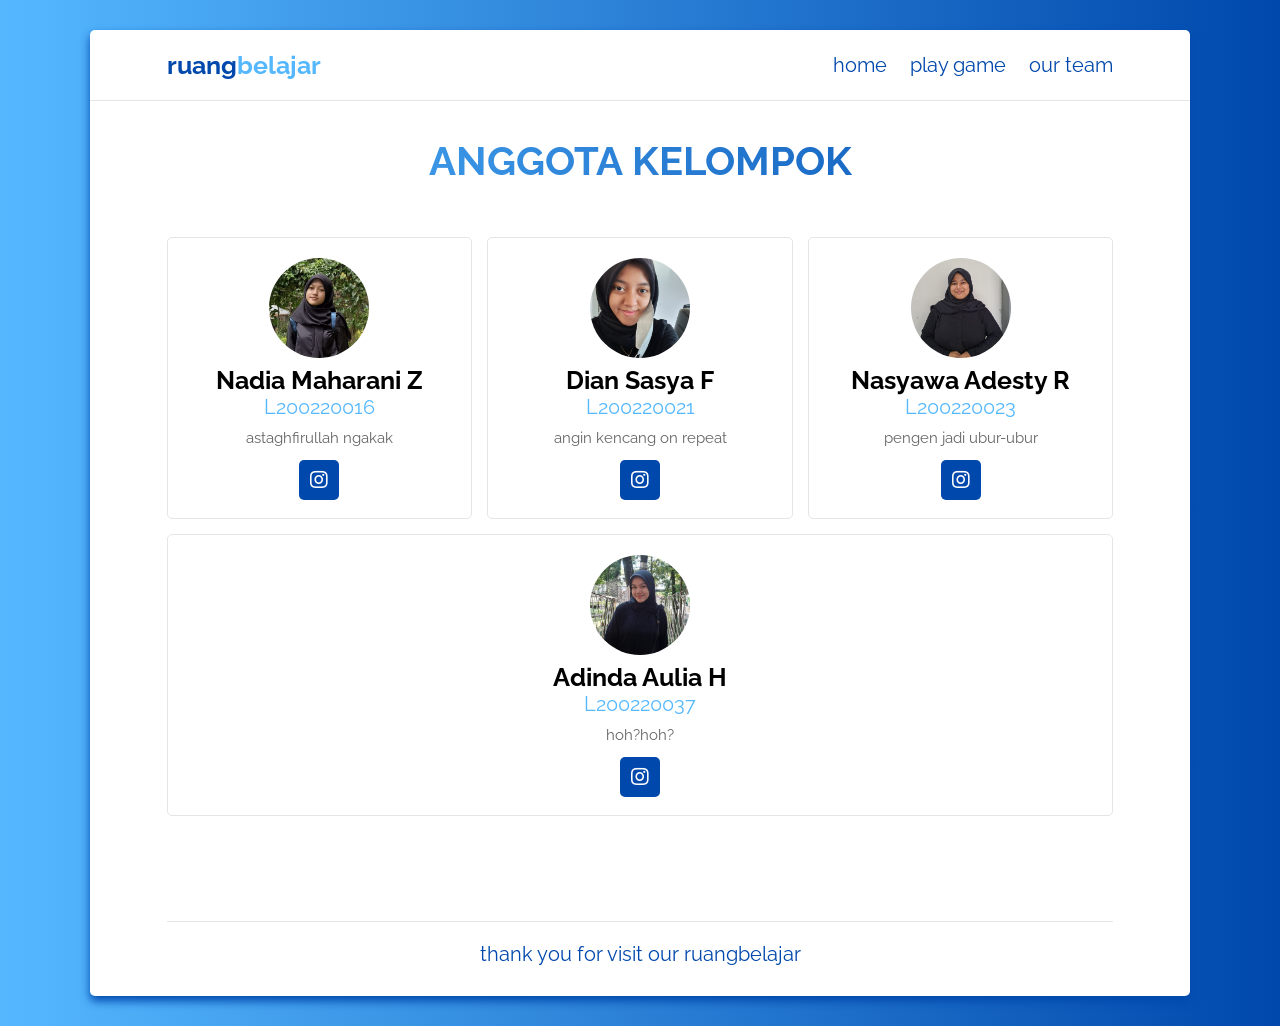
==== anggota.html @ 6d97f099 "nasyawa" ====
<!DOCTYPE html>
<html lang="en">
<head>
    <meta charset="UTF-8">
    <meta http-equiv="X-UA-Compatible" content="IE=edge">
    <meta name="viewport" content="width=device-width, initial-scale=1.0">
    <link rel="stylesheet" href="css/style.css">
    <link rel="stylesheet" href="https://cdnjs.cloudflare.com/ajax/libs/font-awesome/5.15.3/css/all.min.css">
    <title>Sistem Multimedia</title>
</head>

<body>
    <div class="container">
        <!--awal header-->
        <header>
            <a href="home.html" class="logo"><span>ruang</span>belajar</a>
            <div id="menu" class="fas fa-bars"></div>
            <nav class="navbar">
                <a href="home.html">home</a>
                <a href="playgame.html">play game</a>
                <a href="anggota.html">our team</a>
            </nav>
        </header>
        <br>
        <h1 class="heading"> anggota kelompok </h1>
        <br><br><br>
        <!--akhir header-->

        <!--awal section anggotakelompok-->
        <section class="anggotakelompok">
            <div class="box">
                <img src="img/nadia.jpeg" alt="1">
                <h3>Nadia Maharani Z</h3>
                <span>L200220016</span>
                <p>astaghfirullah ngakak</p>
                <div class="sosial">
                    <a href="https://www.instagram.com/nmzdiya_2/" class="fab fa-instagram"></a>
                </div>
            </div>

            <div class="box">
                <img src="img/jamet.jpeg" alt="2">
                <h3>Dian Sasya F</h3>
                <span>L200220021</span>
                <p>angin kencang on repeat</p>
                <div class="sosial">
                    <a href="https://www.instagram.com/diansasyaaa/" class="fab fa-instagram"></a>
                </div>
            </div>

            <div class="box">
                <img src="img/nasawa.jpeg" alt="3">
                <h3>Nasyawa Adesty R</h3>
                <span>L200220023</span>
                <p>pengen jadi ubur-ubur</p>
                <div class="sosial">
                    <a href="https://www.instagram.com/nasyawa_2312/" class="fab fa-instagram"></a>
                </div>
            </div>

            <div class="box">
                <img src="img/adinda.jpeg" alt="4">
                <h3>Adinda Aulia H</h3>
                <span>L200220037</span>
                <p>hoh?hoh?</p>
                <div class="sosial">
                    <a href="https://www.instagram.com/adindhpsr/" class="fab fa-instagram"></a>
                </div>
            </div>
        </section>
        <br><br><br><br><br>
        <!--akhir section anggotakelompok-->

        <!--awal footer section-->
        <section class="footer">
            <div class="credit"> thank you for visit our ruangbelajar </div>
        </section>
        <!--akhir footer section-->
    </div>
    <script src="js/script.js"></script>
</body>
</html>
---- css/style.css ----
@import url('https://fonts.googleapis.com/css2?family=Raleway:wght@200;300;400&display=swap');

:root {
    --ij : #55b8ff;
    --blue: #0048ac;
    --gradient: linear-gradient(90deg, var(--ij), var(--blue));
}

* {
    margin: 0;
    padding: 0;
    box-sizing: border-box;
    font-family: 'Raleway', sans-serif;
    outline: none;
    border: none;
    text-decoration: none;
    transition: all .2s ease-out;
}

html {
    font-size: 62.5%;
    overflow-x: hidden;
}

html::-webkit-scrollbar {
    width: 1rem;
}

html::-webkit-scrollbar-track {
    background: #333;
}

html::-webkit-scrollbar-thumb {
    background: #fff;
    border-radius: 5rem;
}

body {
    background: var(--gradient);
    padding: 3rem 7%;
}

section {
    padding: 2rem 7%;
}

.container {
    background: #fff;
    border-radius: .5rem;
    box-shadow: 0 .5rem 1rem var(--blue);
}

.heading {
    color: transparent;
    background: var(--gradient);
    -webkit-background-clip: text;
    background-clip: text;
    padding: 0 1rem;
    padding-top: 2.5rem;
    text-align: center;
    font-size: 4rem;
    text-transform: uppercase;
}

.btn {
    display: inline-block;
    margin-top: 1rem;
    padding: .8rem 3rem;
    border-radius: .5rem;
    background: #333;
    color: #fff;
    cursor: pointer;
    font-size: 1.7rem;
}

.btn:hover {
    background: var(--gradient);
}

header {
    display: flex;
    align-items: center;
    justify-content: space-between;
    width: 100%;
    padding: 2rem 7%;
    border-bottom: .1rem solid rgba(0, 0, 0, .1);
    position: relative;
    z-index: 1000;
}

header .logo {
    font-size: 2.5rem;
    color: var(--ij);
    font-weight: bold;
}

header .logo span {
    color: var(--blue);
}

header .navbar a {
    margin-left: 2rem;
    font-size: 2rem;
    color: var(--blue);
}

#menu {
    font-size: 2.5rem;
    padding: .5rem 1rem;
    border-radius: .3rem;
    border: .1rem solid rgba(0, 0, 0, .2);
    cursor: pointer;
    display: none;
}

.home {
    display: flex;
    flex-wrap: wrap;
    gap: 1.5rem;
    align-items: center;
}

.home .content {
    flex: 1 1 40rem;
}

.home .image {
    flex: 1 1 40rem;
}

.home .image img {
    width: 100%;
}

.home .content h3 {
    color: transparent;
    background: var(--gradient);
    -webkit-background-clip: text;
    background-clip: text;
    font-size: 4rem;
}

.home .content p {
    padding: .5rem 0;
    font-size: 1.7rem;
    color: #666;
}

.course {
    display: flex;
    flex-wrap: wrap;
    gap: 1.5rem;
}

.course .box {
    flex: 1 1 30rem;
    border-radius: .5rem;
    border: .1rem solid rgba(0, 0, 0, .1);
    padding: 1rem;
    position: relative;
}

.course .box img {
    height: 20rem;
    width: 100%;
}

.course .box .star i {
    color: #fff200;
    font-size: 1.5rem;
    padding: 1rem 0;
}

.course .box h3 {
    color: var(--ij);
    font-size: 2.5rem;
}

.course .box p {
    color: #666;
    font-size: 1.5rem;
    padding: .5rem 0;
}

.anggotakelompok {
    display: flex;
    flex-wrap: wrap;
    gap: 1.5rem;
}

.anggotakelompok .box {
    flex: 1 1 23rem;
    border: .1rem solid rgba(0, 0, 0, .1);
    border-radius: .5rem;
    padding: 1.5rem;
    text-align: center;
}

.anggotakelompok .box img {
    height: 10rem;
    width: 10rem;
    margin: .5rem 0;
    border-radius: 50%;
    object-fit: cover;
}

.anggotakelompok .box h3 {
    font-size: 2.5rem;
    color: rgb(0, 0, 0);
}

.anggotakelompok .box span {
    color: var(--ij);
    font-size: 2rem;
}

.anggotakelompok .box p {
    color: #666;
    font-size: 1.5rem;
    padding: 1rem 0;
}

.anggotakelompok .box .sosial a {
    height: 4rem;
    width: 4rem;
    line-height: 4rem;
    font-size: 2rem;
    background: var(--blue);
    border-radius: .5rem;
    margin: .3rem;
    color: #fff;
}

.footer .credit {
    font-size: 2rem;
    margin-top: 1rem;
    padding: 1rem;
    padding-top: 2rem;
    text-align: center;
    border-top: .1rem solid rgba(0, 0, 0, .1);
    color: var(--blue);
}

/* iki media queris */
@media (max-width: 991px) {
    html {
        font-size: 55%;
    }

    body {
        padding: 1.5rem;
    }

    header {
        padding: 2rem;
    }

    section {
        padding: 2rem;
    }
}

@media (max-width: 768px) {
    #menu {
        display: initial;
    }

    header .navbar {
        position: absolute;
        top: 100%;
        left: 0;
        right: 0;
        background: #fff;
        border-top: .1rem solid rgba(0, 0, 0, .2);
        border-bottom: .1rem solid rgba(0, 0, 0, .2);
        clip-path: polygon(0 0, 100% 0, 100% 0, 0 0);
    }

    header .navbar.active {
        clip-path: polygon(0 0, 100% 0, 100% 100%, 0 100%);
    }

    header .navbar a {
        font-size: 2.5rem;
        display: block;
        margin: 2rem 0;
        text-align: center;
    }

    .contact form .inputBox input {
        width: 100%;
    }
}

@media (max-width: 400px) {
    html {
        font-size: 50%;
    }
}
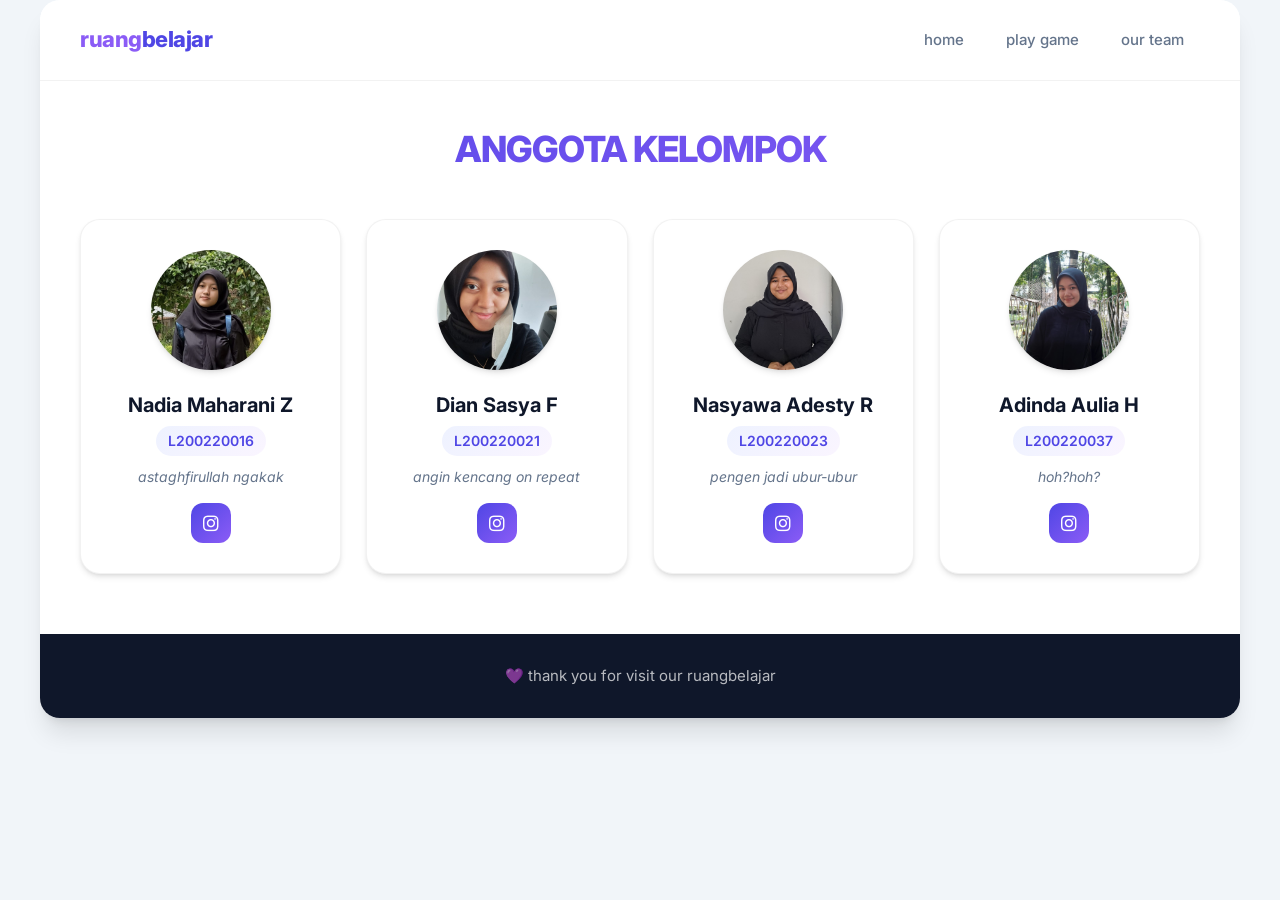
==== commit a2be69f6: "feat: modern redesign - professional UI with modern CSS" ====
--- a/anggota.html
+++ b/anggota.html
@@ -4,11 +4,14 @@
     <meta charset="UTF-8">
     <meta http-equiv="X-UA-Compatible" content="IE=edge">
     <meta name="viewport" content="width=device-width, initial-scale=1.0">
+    <meta name="description" content="Our Team - The people behind ruangbelajar">
+    <meta name="theme-color" content="#4f46e5">
+    <link rel="preconnect" href="https://fonts.googleapis.com">
+    <link rel="preconnect" href="https://fonts.gstatic.com" crossorigin>
     <link rel="stylesheet" href="css/style.css">
     <link rel="stylesheet" href="https://cdnjs.cloudflare.com/ajax/libs/font-awesome/5.15.3/css/all.min.css">
-    <title>Sistem Multimedia</title>
+    <title>Our Team | ruangbelajar</title>
 </head>
-
 <body>
     <div class="container">
         <!--awal header-->
@@ -21,15 +24,14 @@
                 <a href="anggota.html">our team</a>
             </nav>
         </header>
-        <br>
-        <h1 class="heading"> anggota kelompok </h1>
-        <br><br><br>
         <!--akhir header-->
+
+        <h1 class="heading">Anggota Kelompok</h1>
 
         <!--awal section anggotakelompok-->
         <section class="anggotakelompok">
             <div class="box">
-                <img src="img/nadia.jpeg" alt="1">
+                <img src="img/nadia.jpeg" alt="Nadia Maharani Z">
                 <h3>Nadia Maharani Z</h3>
                 <span>L200220016</span>
                 <p>astaghfirullah ngakak</p>
@@ -39,7 +41,7 @@
             </div>
 
             <div class="box">
-                <img src="img/jamet.jpeg" alt="2">
+                <img src="img/jamet.jpeg" alt="Dian Sasya F">
                 <h3>Dian Sasya F</h3>
                 <span>L200220021</span>
                 <p>angin kencang on repeat</p>
@@ -49,7 +51,7 @@
             </div>
 
             <div class="box">
-                <img src="img/nasawa.jpeg" alt="3">
+                <img src="img/nasawa.jpeg" alt="Nasyawa Adesty R">
                 <h3>Nasyawa Adesty R</h3>
                 <span>L200220023</span>
                 <p>pengen jadi ubur-ubur</p>
@@ -59,7 +61,7 @@
             </div>
 
             <div class="box">
-                <img src="img/adinda.jpeg" alt="4">
+                <img src="img/adinda.jpeg" alt="Adinda Aulia H">
                 <h3>Adinda Aulia H</h3>
                 <span>L200220037</span>
                 <p>hoh?hoh?</p>
@@ -68,15 +70,14 @@
                 </div>
             </div>
         </section>
-        <br><br><br><br><br>
         <!--akhir section anggotakelompok-->
 
         <!--awal footer section-->
         <section class="footer">
-            <div class="credit"> thank you for visit our ruangbelajar </div>
+            <div class="credit">thank you for visit our ruangbelajar</div>
         </section>
         <!--akhir footer section-->
     </div>
     <script src="js/script.js"></script>
 </body>
-</html>+</html>
--- a/css/style.css
+++ b/css/style.css
@@ -1,268 +1,423 @@
-@import url('https://fonts.googleapis.com/css2?family=Raleway:wght@200;300;400&display=swap');
+@import url('https://fonts.googleapis.com/css2?family=Inter:wght@300;400;500;600;700;800&display=swap');
 
 :root {
-    --ij : #55b8ff;
-    --blue: #0048ac;
-    --gradient: linear-gradient(90deg, var(--ij), var(--blue));
+    --primary: #4f46e5;
+    --primary-dark: #4338ca;
+    --secondary: #06b6d4;
+    --accent: #8b5cf6;
+    --dark: #0f172a;
+    --gray: #64748b;
+    --light-gray: #f1f5f9;
+    --white: #ffffff;
+    --gradient: linear-gradient(135deg, var(--primary), var(--accent));
+    --gradient-subtle: linear-gradient(135deg, #eef2ff, #faf5ff);
+    --shadow-sm: 0 1px 2px 0 rgb(0 0 0 / 0.05);
+    --shadow: 0 4px 6px -1px rgb(0 0 0 / 0.1), 0 2px 4px -2px rgb(0 0 0 / 0.1);
+    --shadow-lg: 0 10px 15px -3px rgb(0 0 0 / 0.1), 0 4px 6px -4px rgb(0 0 0 / 0.1);
+    --shadow-xl: 0 20px 25px -5px rgb(0 0 0 / 0.1), 0 8px 10px -6px rgb(0 0 0 / 0.1);
+    --radius: 12px;
+    --radius-lg: 20px;
+    --transition: all 0.3s cubic-bezier(0.4, 0, 0.2, 1);
 }
 
 * {
     margin: 0;
     padding: 0;
     box-sizing: border-box;
-    font-family: 'Raleway', sans-serif;
+    font-family: 'Inter', sans-serif;
     outline: none;
     border: none;
     text-decoration: none;
-    transition: all .2s ease-out;
+    transition: var(--transition);
 }
 
 html {
     font-size: 62.5%;
-    overflow-x: hidden;
-}
-
-html::-webkit-scrollbar {
-    width: 1rem;
-}
-
-html::-webkit-scrollbar-track {
-    background: #333;
-}
-
-html::-webkit-scrollbar-thumb {
-    background: #fff;
-    border-radius: 5rem;
+    scroll-behavior: smooth;
 }
 
 body {
-    background: var(--gradient);
-    padding: 3rem 7%;
-}
-
-section {
-    padding: 2rem 7%;
+    background: var(--light-gray);
+    color: var(--dark);
+    line-height: 1.6;
+    -webkit-font-smoothing: antialiased;
+}
+
+/* Scrollbar */
+::-webkit-scrollbar {
+    width: 8px;
+}
+
+::-webkit-scrollbar-track {
+    background: var(--light-gray);
+}
+
+::-webkit-scrollbar-thumb {
+    background: var(--primary);
+    border-radius: 10px;
 }
 
 .container {
-    background: #fff;
-    border-radius: .5rem;
-    box-shadow: 0 .5rem 1rem var(--blue);
-}
-
+    max-width: 1200px;
+    margin: 0 auto;
+    background: var(--white);
+    border-radius: var(--radius-lg);
+    box-shadow: var(--shadow-xl);
+    overflow: hidden;
+}
+
+/* Header */
+header {
+    display: flex;
+    align-items: center;
+    justify-content: space-between;
+    padding: 2rem 4rem;
+    background: rgba(255, 255, 255, 0.8);
+    backdrop-filter: blur(20px);
+    -webkit-backdrop-filter: blur(20px);
+    border-bottom: 1px solid rgba(0, 0, 0, 0.05);
+    position: sticky;
+    top: 0;
+    z-index: 1000;
+}
+
+header .logo {
+    font-size: 2.2rem;
+    font-weight: 800;
+    color: var(--primary);
+    letter-spacing: -0.5px;
+}
+
+header .logo span {
+    color: var(--accent);
+}
+
+header .navbar {
+    display: flex;
+    gap: 1rem;
+}
+
+header .navbar a {
+    font-size: 1.5rem;
+    font-weight: 500;
+    color: var(--gray);
+    padding: 0.8rem 1.6rem;
+    border-radius: 50px;
+    transition: var(--transition);
+}
+
+header .navbar a:hover {
+    color: var(--primary);
+    background: var(--gradient-subtle);
+}
+
+#menu {
+    font-size: 2.4rem;
+    cursor: pointer;
+    display: none;
+    color: var(--dark);
+    padding: 0.5rem;
+    border-radius: 8px;
+}
+
+#menu:hover {
+    background: var(--light-gray);
+}
+
+/* Heading */
 .heading {
-    color: transparent;
+    font-size: 3.6rem;
+    font-weight: 800;
+    text-align: center;
+    padding: 4rem 2rem 2rem;
     background: var(--gradient);
     -webkit-background-clip: text;
     background-clip: text;
-    padding: 0 1rem;
-    padding-top: 2.5rem;
-    text-align: center;
-    font-size: 4rem;
+    -webkit-text-fill-color: transparent;
+    letter-spacing: -1px;
     text-transform: uppercase;
 }
 
+/* Buttons */
 .btn {
-    display: inline-block;
-    margin-top: 1rem;
-    padding: .8rem 3rem;
-    border-radius: .5rem;
-    background: #333;
-    color: #fff;
+    display: inline-flex;
+    align-items: center;
+    gap: 0.8rem;
+    padding: 1.2rem 2.8rem;
+    border-radius: 50px;
+    background: var(--gradient);
+    color: var(--white);
+    font-size: 1.5rem;
+    font-weight: 600;
     cursor: pointer;
-    font-size: 1.7rem;
+    box-shadow: 0 4px 15px rgba(79, 70, 229, 0.4);
+    transition: var(--transition);
+    border: none;
 }
 
 .btn:hover {
-    background: var(--gradient);
-}
-
-header {
-    display: flex;
+    transform: translateY(-2px);
+    box-shadow: 0 8px 25px rgba(79, 70, 229, 0.5);
+}
+
+.btn:active {
+    transform: translateY(0);
+}
+
+/* Home Section */
+.home {
+    display: flex;
+    flex-wrap: wrap;
+    gap: 4rem;
     align-items: center;
-    justify-content: space-between;
-    width: 100%;
-    padding: 2rem 7%;
-    border-bottom: .1rem solid rgba(0, 0, 0, .1);
-    position: relative;
-    z-index: 1000;
-}
-
-header .logo {
-    font-size: 2.5rem;
-    color: var(--ij);
-    font-weight: bold;
-}
-
-header .logo span {
-    color: var(--blue);
-}
-
-header .navbar a {
-    margin-left: 2rem;
-    font-size: 2rem;
-    color: var(--blue);
-}
-
-#menu {
-    font-size: 2.5rem;
-    padding: .5rem 1rem;
-    border-radius: .3rem;
-    border: .1rem solid rgba(0, 0, 0, .2);
-    cursor: pointer;
-    display: none;
-}
-
-.home {
-    display: flex;
-    flex-wrap: wrap;
-    gap: 1.5rem;
-    align-items: center;
+    padding: 6rem 4rem;
 }
 
 .home .content {
-    flex: 1 1 40rem;
-}
-
-.home .image {
-    flex: 1 1 40rem;
-}
-
-.home .image img {
-    width: 100%;
+    flex: 1 1 45rem;
 }
 
 .home .content h3 {
-    color: transparent;
+    font-size: 4.2rem;
+    font-weight: 800;
+    line-height: 1.2;
+    letter-spacing: -1.5px;
     background: var(--gradient);
     -webkit-background-clip: text;
     background-clip: text;
-    font-size: 4rem;
+    -webkit-text-fill-color: transparent;
+    margin-bottom: 2rem;
 }
 
 .home .content p {
-    padding: .5rem 0;
     font-size: 1.7rem;
-    color: #666;
-}
-
+    color: var(--gray);
+    line-height: 1.8;
+    margin-bottom: 1.5rem;
+}
+
+.home .image {
+    flex: 1 1 35rem;
+}
+
+.home .image img {
+    width: 100%;
+    border-radius: var(--radius-lg);
+    box-shadow: var(--shadow-lg);
+    transition: var(--transition);
+}
+
+.home .image img:hover {
+    transform: scale(1.02);
+    box-shadow: var(--shadow-xl);
+}
+
+/* Course Section */
 .course {
     display: flex;
     flex-wrap: wrap;
-    gap: 1.5rem;
+    gap: 2.5rem;
+    padding: 2rem 4rem 6rem;
 }
 
 .course .box {
     flex: 1 1 30rem;
-    border-radius: .5rem;
-    border: .1rem solid rgba(0, 0, 0, .1);
-    padding: 1rem;
+    background: var(--white);
+    border-radius: var(--radius-lg);
+    border: 1px solid rgba(0, 0, 0, 0.05);
+    padding: 2rem;
+    box-shadow: var(--shadow);
+    transition: var(--transition);
     position: relative;
+    overflow: hidden;
+}
+
+.course .box::before {
+    content: '';
+    position: absolute;
+    top: 0;
+    left: 0;
+    right: 0;
+    height: 4px;
+    background: var(--gradient);
+    transform: scaleX(0);
+    transition: var(--transition);
+}
+
+.course .box:hover {
+    transform: translateY(-8px);
+    box-shadow: var(--shadow-xl);
+}
+
+.course .box:hover::before {
+    transform: scaleX(1);
 }
 
 .course .box img {
+    width: 100%;
     height: 20rem;
-    width: 100%;
+    object-fit: cover;
+    border-radius: var(--radius);
+    margin-bottom: 1.5rem;
+}
+
+.course .box .star {
+    margin-bottom: 1rem;
 }
 
 .course .box .star i {
-    color: #fff200;
+    color: #fbbf24;
+    font-size: 1.4rem;
+}
+
+.course .box h3 {
+    font-size: 2.2rem;
+    font-weight: 700;
+    color: var(--dark);
+    margin-bottom: 0.8rem;
+}
+
+.course .box p {
     font-size: 1.5rem;
-    padding: 1rem 0;
-}
-
-.course .box h3 {
-    color: var(--ij);
-    font-size: 2.5rem;
-}
-
-.course .box p {
-    color: #666;
-    font-size: 1.5rem;
-    padding: .5rem 0;
-}
-
+    color: var(--gray);
+    margin-bottom: 1.5rem;
+    line-height: 1.6;
+}
+
+/* Anggota Section */
 .anggotakelompok {
     display: flex;
     flex-wrap: wrap;
-    gap: 1.5rem;
+    gap: 2.5rem;
+    padding: 2rem 4rem 6rem;
 }
 
 .anggotakelompok .box {
     flex: 1 1 23rem;
-    border: .1rem solid rgba(0, 0, 0, .1);
-    border-radius: .5rem;
-    padding: 1.5rem;
+    background: var(--white);
+    border-radius: var(--radius-lg);
+    border: 1px solid rgba(0, 0, 0, 0.05);
+    padding: 3rem 2rem;
     text-align: center;
+    box-shadow: var(--shadow);
+    transition: var(--transition);
+}
+
+.anggotakelompok .box:hover {
+    transform: translateY(-8px);
+    box-shadow: var(--shadow-xl);
 }
 
 .anggotakelompok .box img {
-    height: 10rem;
-    width: 10rem;
-    margin: .5rem 0;
+    width: 12rem;
+    height: 12rem;
     border-radius: 50%;
     object-fit: cover;
+    margin-bottom: 1.5rem;
+    border: 4px solid var(--gradient-subtle);
+    box-shadow: var(--shadow);
+    transition: var(--transition);
+}
+
+.anggotakelompok .box:hover img {
+    transform: scale(1.05);
+    border-color: var(--primary);
 }
 
 .anggotakelompok .box h3 {
-    font-size: 2.5rem;
-    color: rgb(0, 0, 0);
+    font-size: 2rem;
+    font-weight: 700;
+    color: var(--dark);
+    margin-bottom: 0.5rem;
 }
 
 .anggotakelompok .box span {
-    color: var(--ij);
-    font-size: 2rem;
+    display: inline-block;
+    font-size: 1.4rem;
+    font-weight: 600;
+    color: var(--primary);
+    background: var(--gradient-subtle);
+    padding: 0.4rem 1.2rem;
+    border-radius: 50px;
+    margin-bottom: 1rem;
 }
 
 .anggotakelompok .box p {
-    color: #666;
+    font-size: 1.4rem;
+    color: var(--gray);
+    margin-bottom: 1.5rem;
+    font-style: italic;
+}
+
+.anggotakelompok .box .sosial {
+    display: flex;
+    justify-content: center;
+    gap: 1rem;
+}
+
+.anggotakelompok .box .sosial a {
+    width: 4rem;
+    height: 4rem;
+    display: flex;
+    align-items: center;
+    justify-content: center;
+    background: var(--gradient);
+    color: var(--white);
+    border-radius: 12px;
+    font-size: 1.8rem;
+    transition: var(--transition);
+}
+
+.anggotakelompok .box .sosial a:hover {
+    transform: translateY(-3px) rotate(5deg);
+    box-shadow: 0 5px 15px rgba(79, 70, 229, 0.4);
+}
+
+/* Footer */
+.footer {
+    background: var(--dark);
+    padding: 3rem 4rem;
+    text-align: center;
+}
+
+.footer .credit {
     font-size: 1.5rem;
-    padding: 1rem 0;
-}
-
-.anggotakelompok .box .sosial a {
-    height: 4rem;
-    width: 4rem;
-    line-height: 4rem;
-    font-size: 2rem;
-    background: var(--blue);
-    border-radius: .5rem;
-    margin: .3rem;
-    color: #fff;
-}
-
-.footer .credit {
-    font-size: 2rem;
-    margin-top: 1rem;
-    padding: 1rem;
-    padding-top: 2rem;
-    text-align: center;
-    border-top: .1rem solid rgba(0, 0, 0, .1);
-    color: var(--blue);
-}
-
-/* iki media queris */
+    color: rgba(255, 255, 255, 0.7);
+    font-weight: 400;
+}
+
+.footer .credit::before {
+    content: '💜 ';
+}
+
+/* Media Queries */
 @media (max-width: 991px) {
     html {
         font-size: 55%;
     }
 
-    body {
-        padding: 1.5rem;
-    }
-
     header {
-        padding: 2rem;
-    }
-
-    section {
-        padding: 2rem;
+        padding: 1.5rem 2rem;
+    }
+
+    .home,
+    .course,
+    .anggotakelompok {
+        padding: 4rem 2rem;
+    }
+
+    .home .content h3 {
+        font-size: 3.2rem;
+    }
+
+    .heading {
+        font-size: 2.8rem;
     }
 }
 
 @media (max-width: 768px) {
     #menu {
-        display: initial;
+        display: block;
     }
 
     header .navbar {
@@ -270,10 +425,13 @@
         top: 100%;
         left: 0;
         right: 0;
-        background: #fff;
-        border-top: .1rem solid rgba(0, 0, 0, .2);
-        border-bottom: .1rem solid rgba(0, 0, 0, .2);
+        background: var(--white);
+        flex-direction: column;
+        padding: 2rem;
+        gap: 0.5rem;
+        box-shadow: var(--shadow-lg);
         clip-path: polygon(0 0, 100% 0, 100% 0, 0 0);
+        transition: var(--transition);
     }
 
     header .navbar.active {
@@ -281,14 +439,24 @@
     }
 
     header .navbar a {
-        font-size: 2.5rem;
         display: block;
-        margin: 2rem 0;
+        padding: 1.2rem;
         text-align: center;
-    }
-
-    .contact form .inputBox input {
-        width: 100%;
+        border-radius: var(--radius);
+    }
+
+    .home {
+        flex-direction: column-reverse;
+        text-align: center;
+    }
+
+    .home .content h3 {
+        font-size: 2.8rem;
+    }
+
+    .course .box,
+    .anggotakelompok .box {
+        flex: 1 1 100%;
     }
 }
 
@@ -296,4 +464,13 @@
     html {
         font-size: 50%;
     }
-}+
+    .heading {
+        font-size: 2.4rem;
+        padding: 3rem 1rem 1.5rem;
+    }
+
+    .home .content h3 {
+        font-size: 2.4rem;
+    }
+}
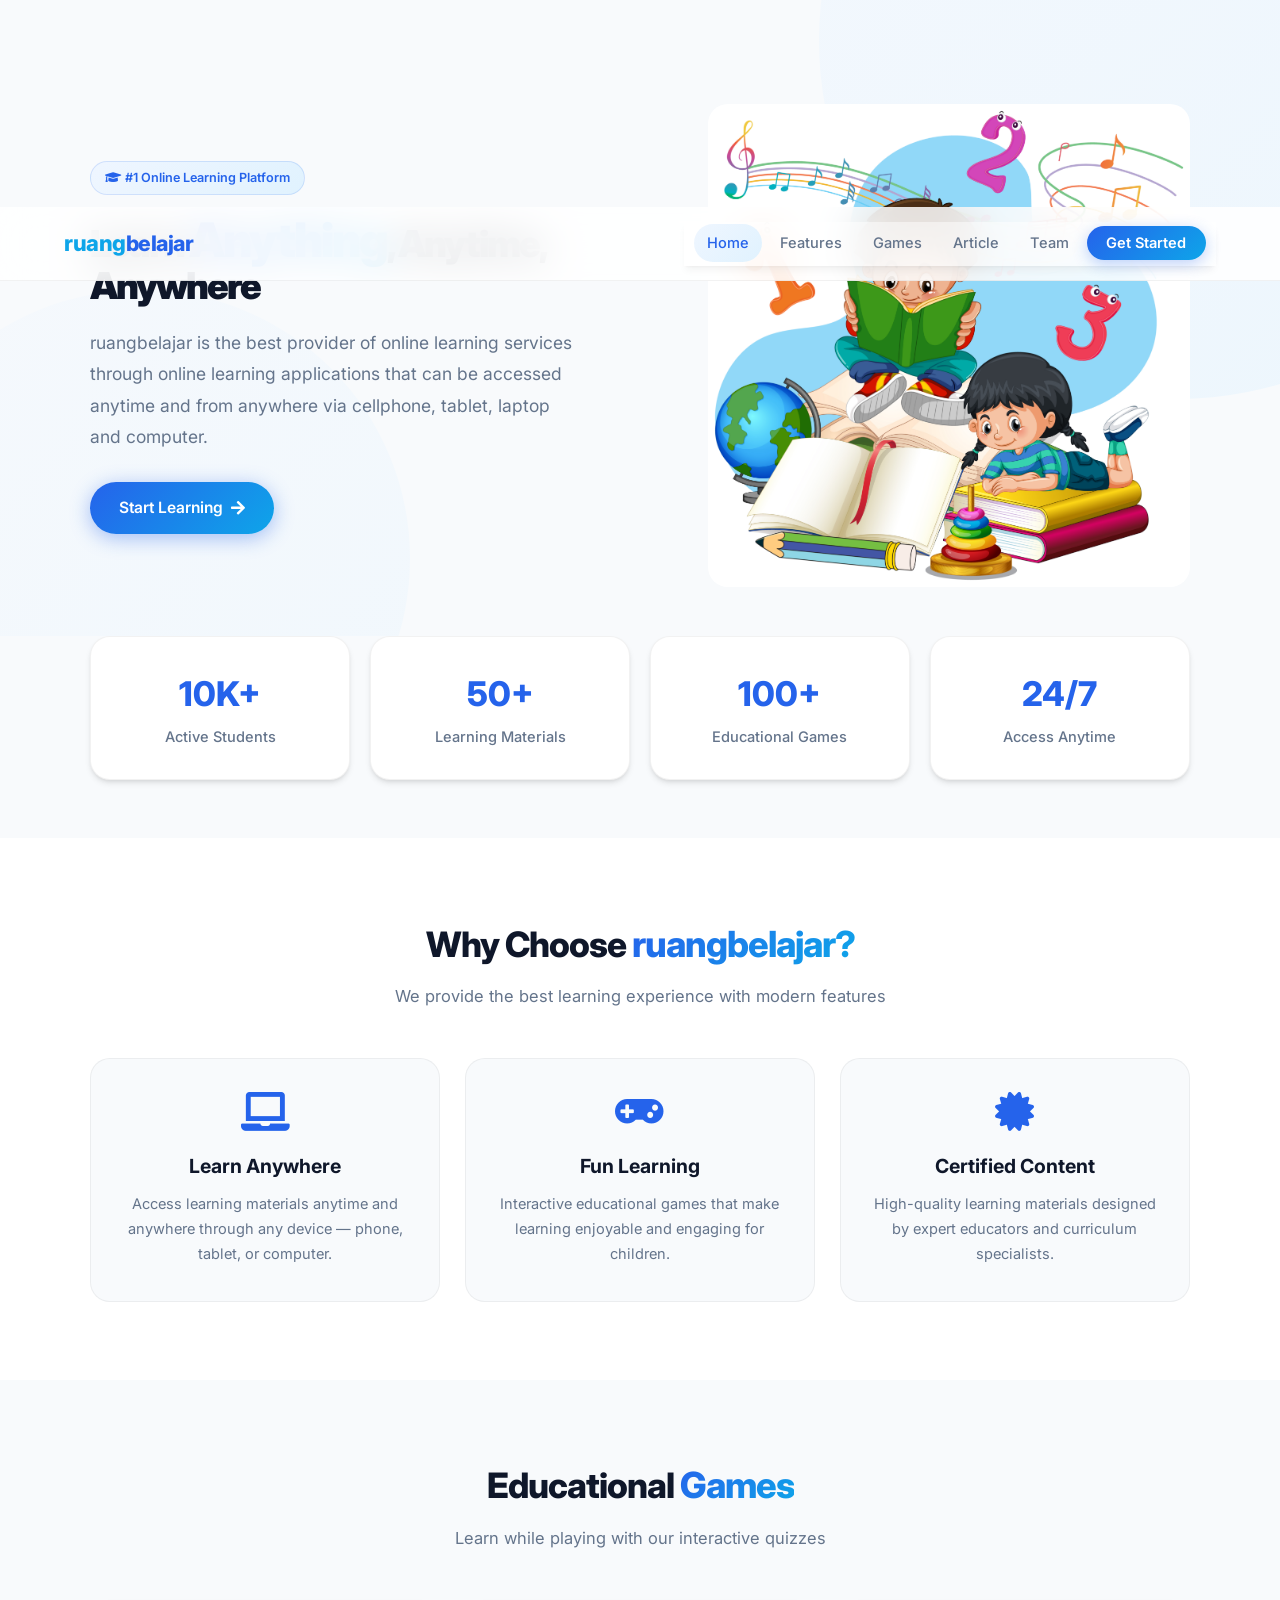
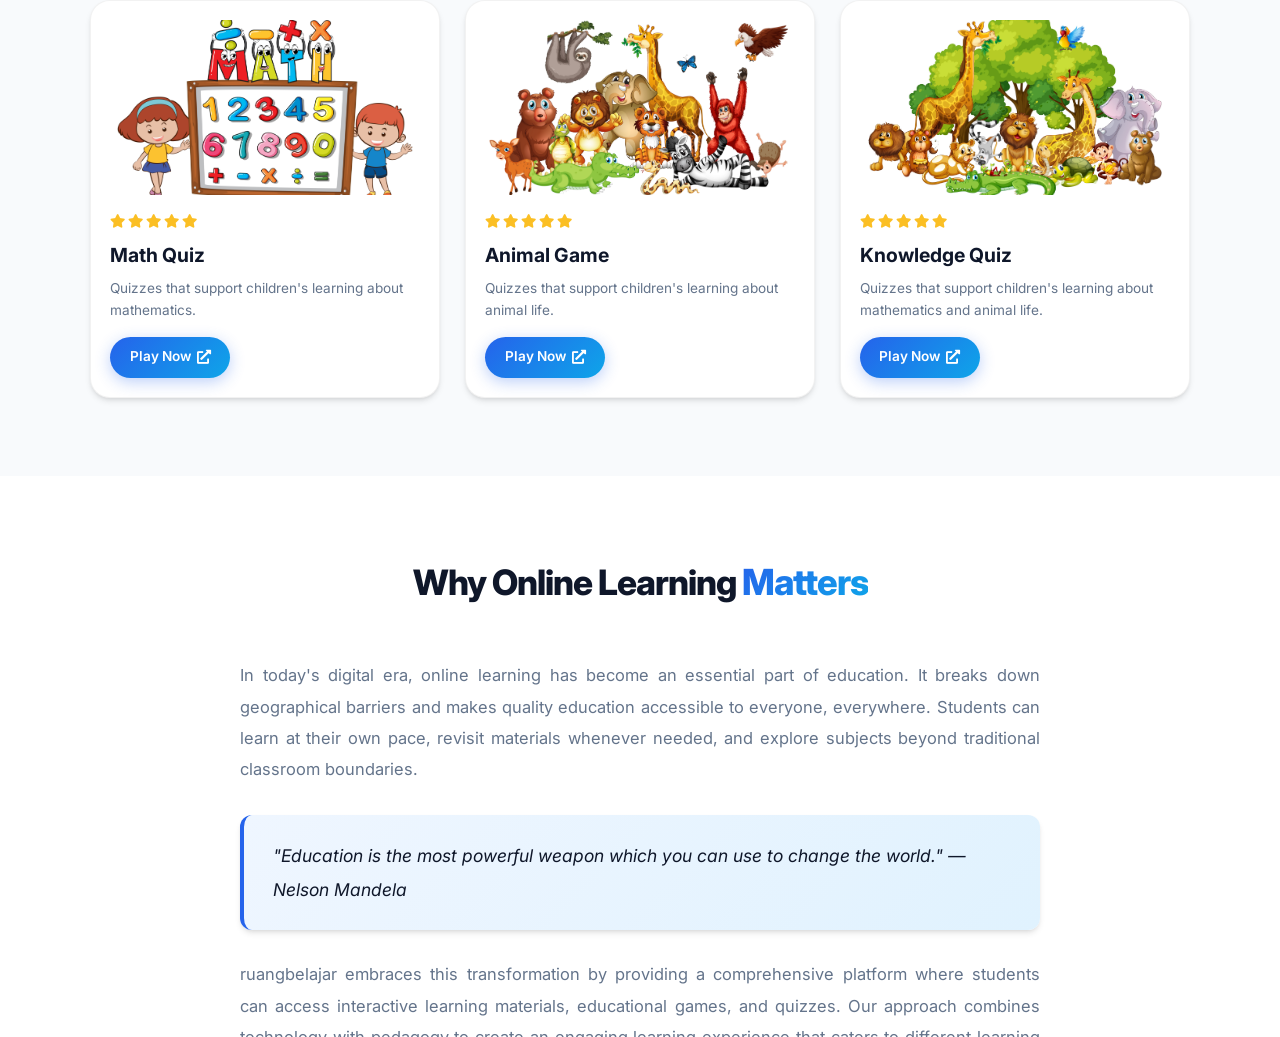
==== commit dfb50945: "feat: add landing page with all sections" ====
--- a/anggota.html
+++ b/anggota.html
@@ -2,82 +2,10 @@
 <html lang="en">
 <head>
     <meta charset="UTF-8">
-    <meta http-equiv="X-UA-Compatible" content="IE=edge">
-    <meta name="viewport" content="width=device-width, initial-scale=1.0">
-    <meta name="description" content="Our Team - The people behind ruangbelajar">
-    <meta name="theme-color" content="#4f46e5">
-    <link rel="preconnect" href="https://fonts.googleapis.com">
-    <link rel="preconnect" href="https://fonts.gstatic.com" crossorigin>
-    <link rel="stylesheet" href="css/style.css">
-    <link rel="stylesheet" href="https://cdnjs.cloudflare.com/ajax/libs/font-awesome/5.15.3/css/all.min.css">
-    <title>Our Team | ruangbelajar</title>
+    <meta http-equiv="refresh" content="0; url=index.html#team">
+    <title>Redirecting...</title>
 </head>
 <body>
-    <div class="container">
-        <!--awal header-->
-        <header>
-            <a href="home.html" class="logo"><span>ruang</span>belajar</a>
-            <div id="menu" class="fas fa-bars"></div>
-            <nav class="navbar">
-                <a href="home.html">home</a>
-                <a href="playgame.html">play game</a>
-                <a href="anggota.html">our team</a>
-            </nav>
-        </header>
-        <!--akhir header-->
-
-        <h1 class="heading">Anggota Kelompok</h1>
-
-        <!--awal section anggotakelompok-->
-        <section class="anggotakelompok">
-            <div class="box">
-                <img src="img/nadia.jpeg" alt="Nadia Maharani Z">
-                <h3>Nadia Maharani Z</h3>
-                <span>L200220016</span>
-                <p>astaghfirullah ngakak</p>
-                <div class="sosial">
-                    <a href="https://www.instagram.com/nmzdiya_2/" class="fab fa-instagram"></a>
-                </div>
-            </div>
-
-            <div class="box">
-                <img src="img/jamet.jpeg" alt="Dian Sasya F">
-                <h3>Dian Sasya F</h3>
-                <span>L200220021</span>
-                <p>angin kencang on repeat</p>
-                <div class="sosial">
-                    <a href="https://www.instagram.com/diansasyaaa/" class="fab fa-instagram"></a>
-                </div>
-            </div>
-
-            <div class="box">
-                <img src="img/nasawa.jpeg" alt="Nasyawa Adesty R">
-                <h3>Nasyawa Adesty R</h3>
-                <span>L200220023</span>
-                <p>pengen jadi ubur-ubur</p>
-                <div class="sosial">
-                    <a href="https://www.instagram.com/nasyawa_2312/" class="fab fa-instagram"></a>
-                </div>
-            </div>
-
-            <div class="box">
-                <img src="img/adinda.jpeg" alt="Adinda Aulia H">
-                <h3>Adinda Aulia H</h3>
-                <span>L200220037</span>
-                <p>hoh?hoh?</p>
-                <div class="sosial">
-                    <a href="https://www.instagram.com/adindhpsr/" class="fab fa-instagram"></a>
-                </div>
-            </div>
-        </section>
-        <!--akhir section anggotakelompok-->
-
-        <!--awal footer section-->
-        <section class="footer">
-            <div class="credit">thank you for visit our ruangbelajar</div>
-        </section>
-        <!--akhir footer section-->
-    </div>
-    <script src="js/script.js"></script>
+    <p>Redirecting to <a href="index.html#team">ruangbelajar</a>...</p>
 </body>
 </html>
